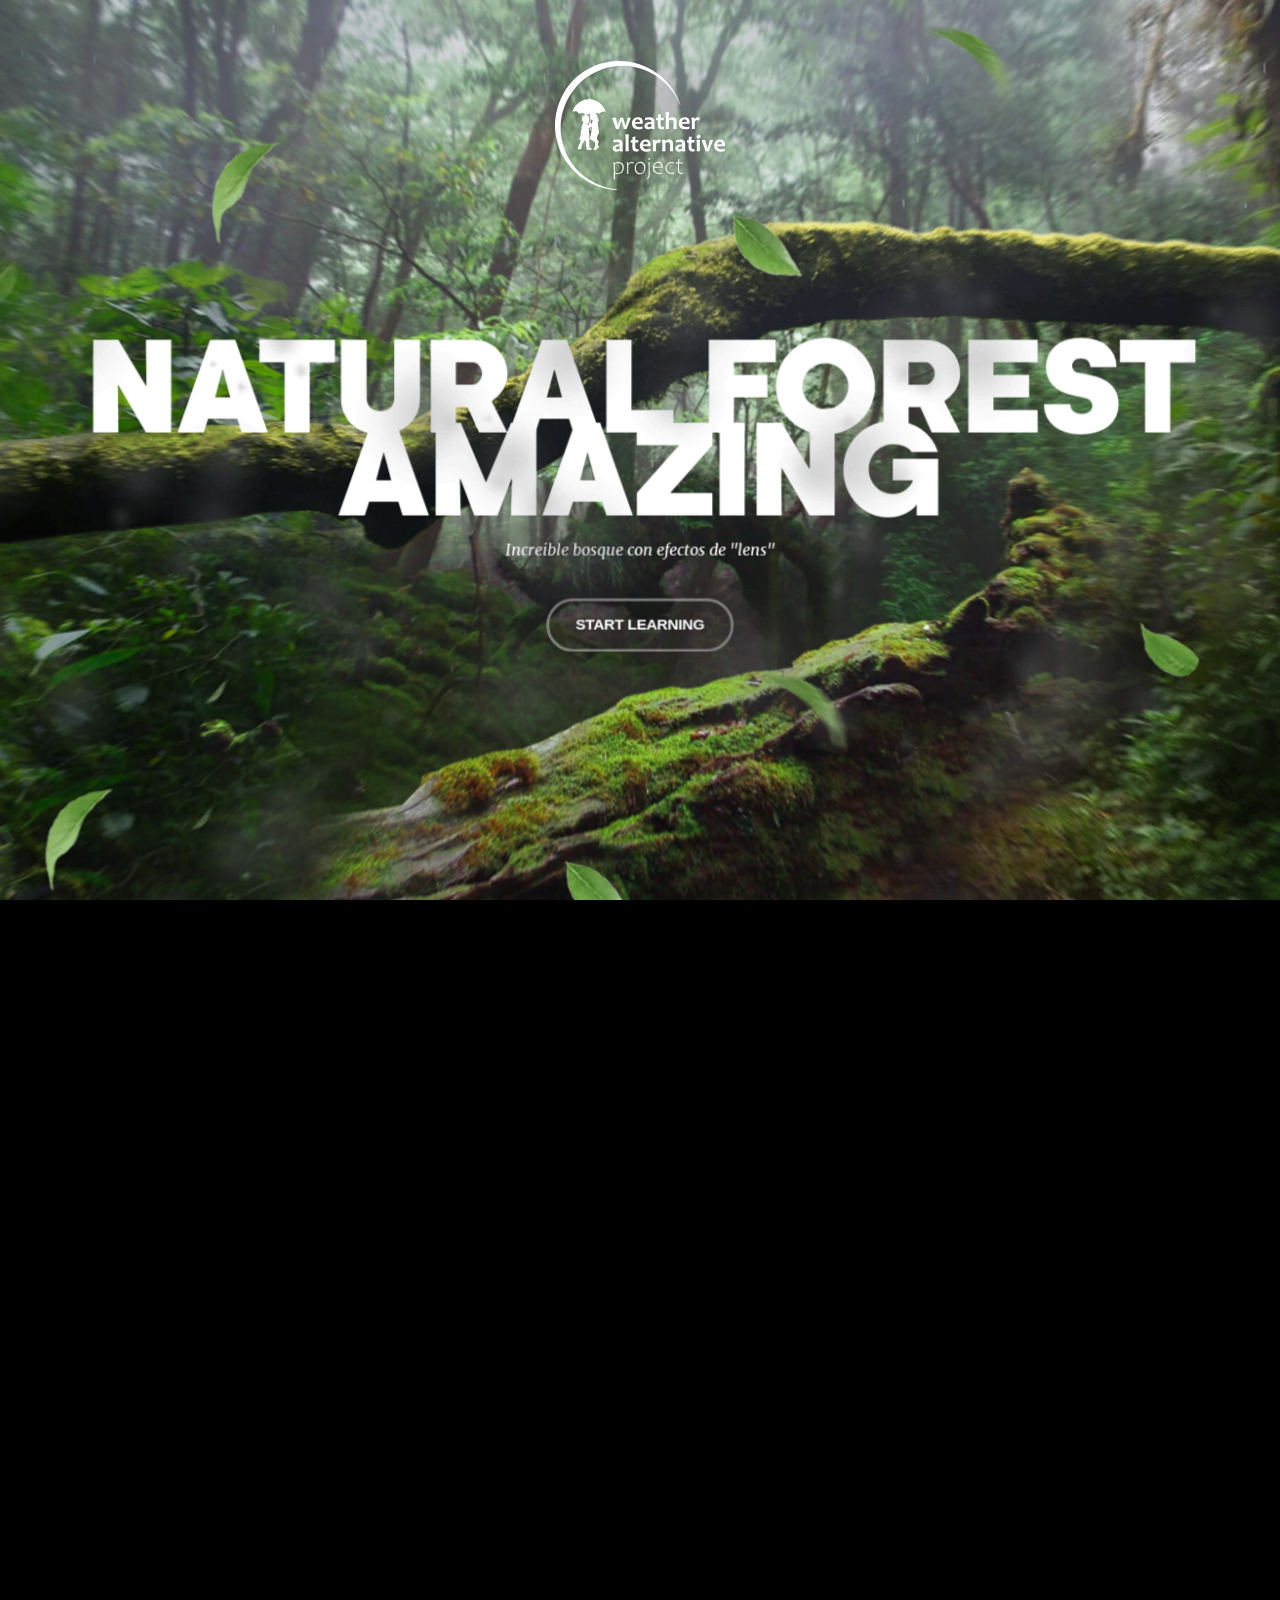
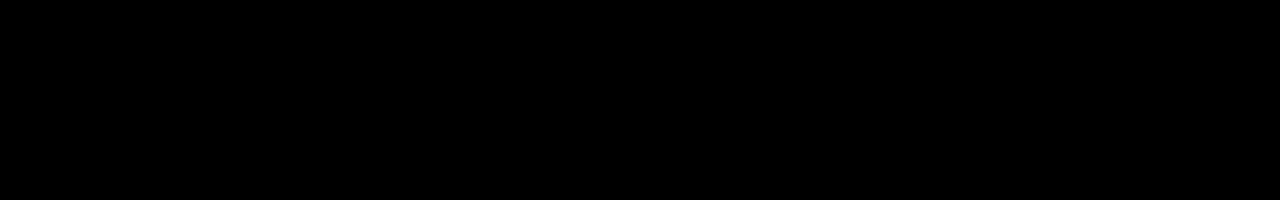
==== index.html @ f911cf74 "Agregando proyeto a Github Web" ====
<!DOCTYPE html>
<html lang="en">
<head>
  <meta charset="UTF-8">
  <meta name="viewport" content="width=device-width, initial-scale=1.0">
  <title>Document</title>
  <link rel="stylesheet" href="css/main.css">
  <script src="js/app.js" defer></script>
  <script src="libs/rain.js" defer></script>
</head>
<body>
  <div class="logo" style="background-image: url(img/logo.svg);"></div>
  <section class="layers">
    <div class="layers__container">
      <div class="layers__item layer-1" style="background-image: url(img/layer-1.jpg);"></div>
      <div class="layers__item layer-2" style="background-image: url(img/layer-2.png);"></div>
      <div class="layers__item layer-3">
        <div class="hero-content">
          <h1>Natural Forest <span> Amazing </span></h1>
          <div class="hero-content__p">Increible bosque con efectos de "lens"</div>
          <button href="" class="button-start">Start Learning</button>
        </div>
      </div>
      <div class="layers__item layer-4">
        <canvas class="rain"></canvas>
      </div>
      <div class="layers__item layer-5" style="background-image: url(img/layer-5.png);"></div>
      <div class="layers__item layer-6" style="background-image: url(img/layer-6.png);"></div>
    </div>
  </section>

  <div style="height: 100vh;"></div>

</body>
</html>
---- css/main.css ----
* {
  margin: 0;
  padding: 0;
  box-sizing: border-box;
}

:root {
  --index: calc(1vw + 1vh);
  --transition: 1s cubic-bezier(.05, .50, 0, 1);

}

@font-face {
  font-family: kamerik-3d;
  src: url(../fonts/kamerik205-heavy.woff2);
  font-weight: 900;
}

@font-face {
  font-family: merriweather-italic-3d;
  src: url(../fonts/merriweather-regular-italic.woff2);

}

body {
  background-color: #000;
  color: #fff;
  font-family: kamerik-3d;
  overflow: hidden;
}

.logo {
  --logo-size: calc(var(--index) * 7.8);
  width: var(--logo-size); 
  height: var(--logo-size);
  background-repeat: no-repeat;
  position: absolute;
  left: calc(50% - calc(var(--logo-size) / 2));
  top: calc(var(--index) * 2.8);
  z-index: 1;
}

.layers {
  perspective: 1000px;
  overflow: hidden;
}

.layers__container {
  height: 100vh;
  min-height: 500px;
  transform-style: preserve-3d;
  transform: rotateX(var(--move-y)) rotateY(var(--move-x));
  will-change: transform;
  transition: transform  var(--transition);
}

.layers__item {
  position: absolute;
  inset: -5vw;
  background-size: cover;
  background-position: center;
  display: flex;
  align-items: center;
  justify-content: center;
}

.layer-1 {
  transform: translateZ(-55px) scale(1.06);
}

.layer-2 {
  transform: translateZ(80px) scale(.88);
}

.layer-3 {
  transform: translateZ(180px) scale(.8);
}

.layer-4 {
  transform: translateZ(190px) scale(.9);
}

.layer-5 {
  transform: translateZ(300px) scale(.9);
}

.layer-6 {
  transform: translateZ(380px) ;
}

.hero-content { 
  font-size: calc(var(--index) * 2.9);
  text-align: center;
  text-transform: uppercase;
  letter-spacing: calc(var(--index) * -.15);
  line-height: 1.35em;
  margin-top: calc(var(--index) * 5.5);

}

.hero-content span {
  display: block;
}

.hero-content__p {
  text-transform: none;
  font-family: merriweather-italic-3d;
  letter-spacing: normal;
  font-size: calc(var(--index) * .73);
  line-height: 3;
}

.button-start {
  font-family: Arial;
  font-weight: 600;
  text-transform: uppercase;
  font-size: calc(var(--index) * .71);
  letter-spacing: -.02vw;
  padding: calc(var(--index) * .7) calc(var(--index) * 1.25);
  background-color: transparent;
  color: #fff;
  border-radius: 10em;
  border: rgb(255 255 255 / .4) 3px solid;
  outline: none;
  cursor: pointer;
}

.layer-4, .layer-6 {
  pointer-events: none;

}
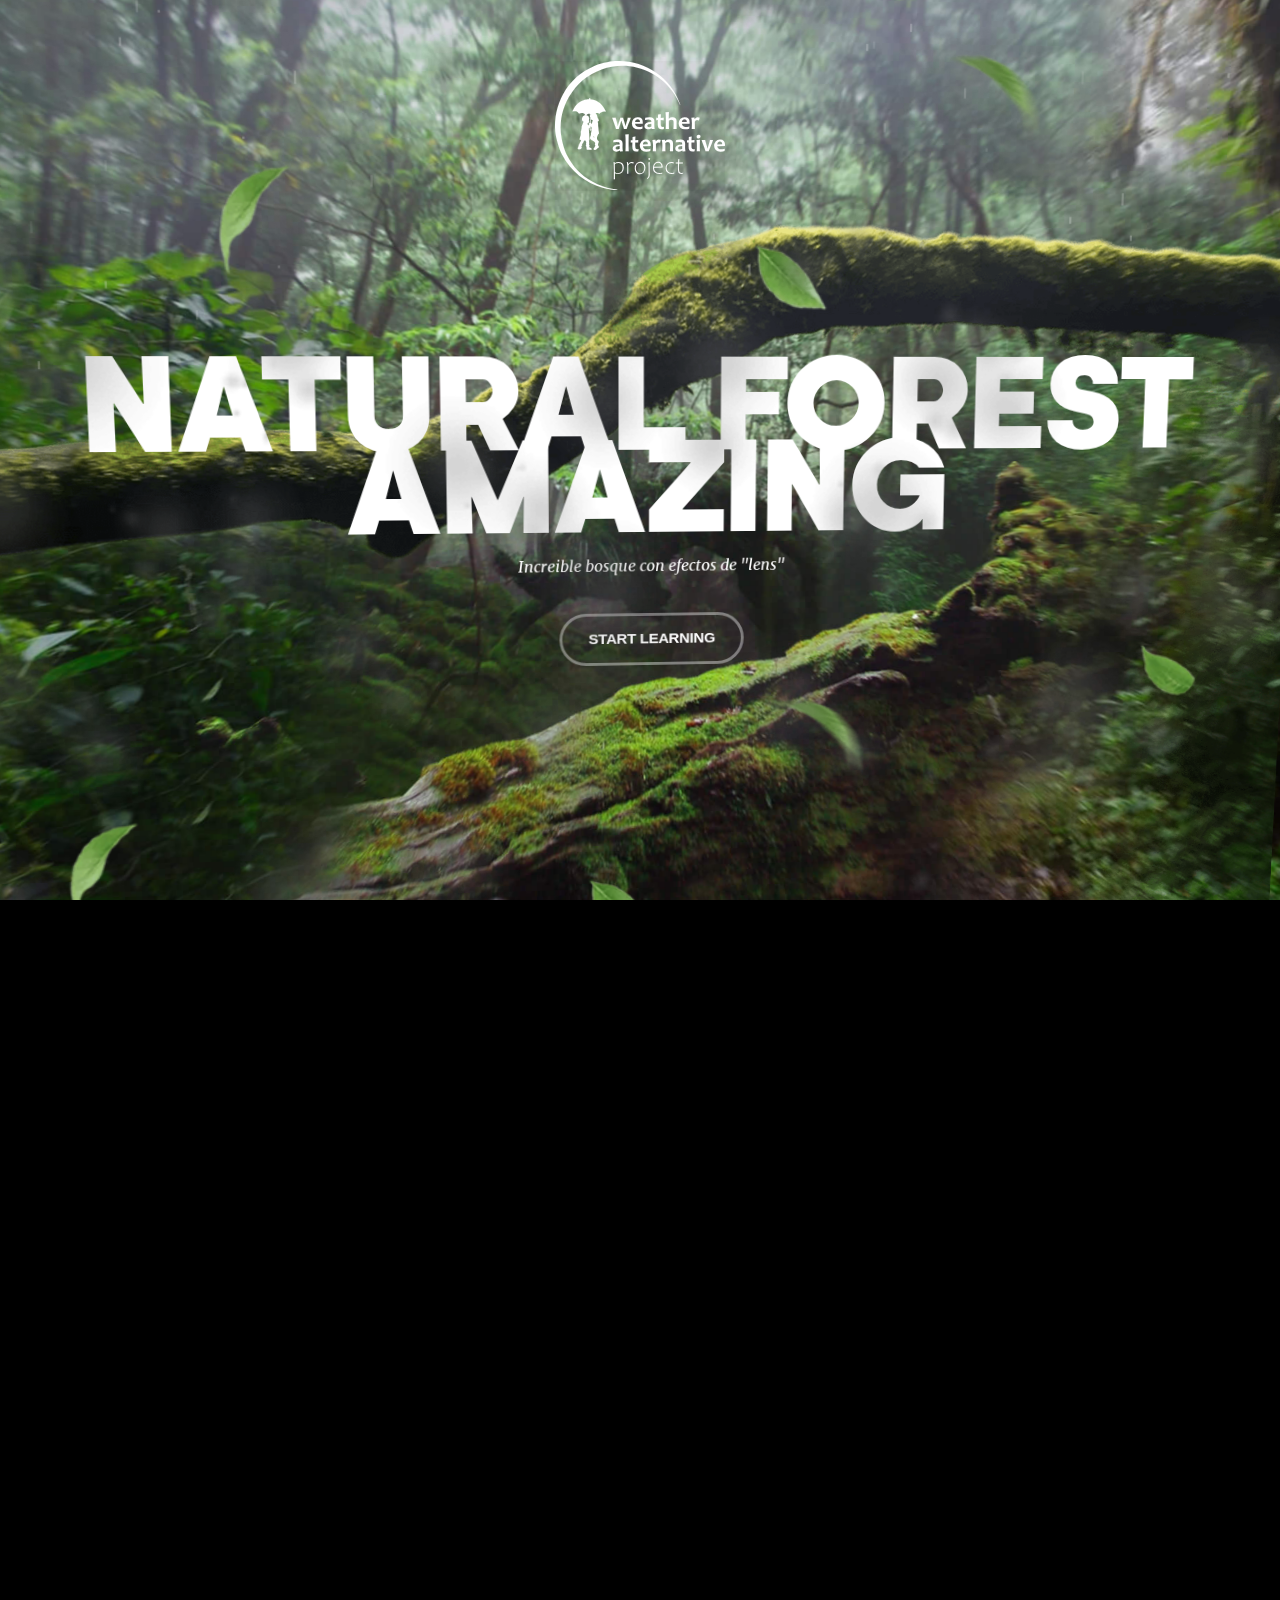
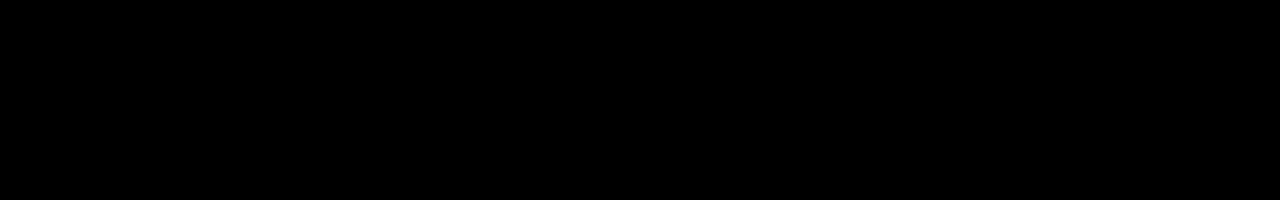
==== commit 25312d17: "Cambiando el titulo por Parallax 3D" ====
--- a/index.html
+++ b/index.html
@@ -3,7 +3,7 @@
 <head>
   <meta charset="UTF-8">
   <meta name="viewport" content="width=device-width, initial-scale=1.0">
-  <title>Document</title>
+  <title>Parallax 3D</title>
   <link rel="stylesheet" href="css/main.css">
   <script src="js/app.js" defer></script>
   <script src="libs/rain.js" defer></script>
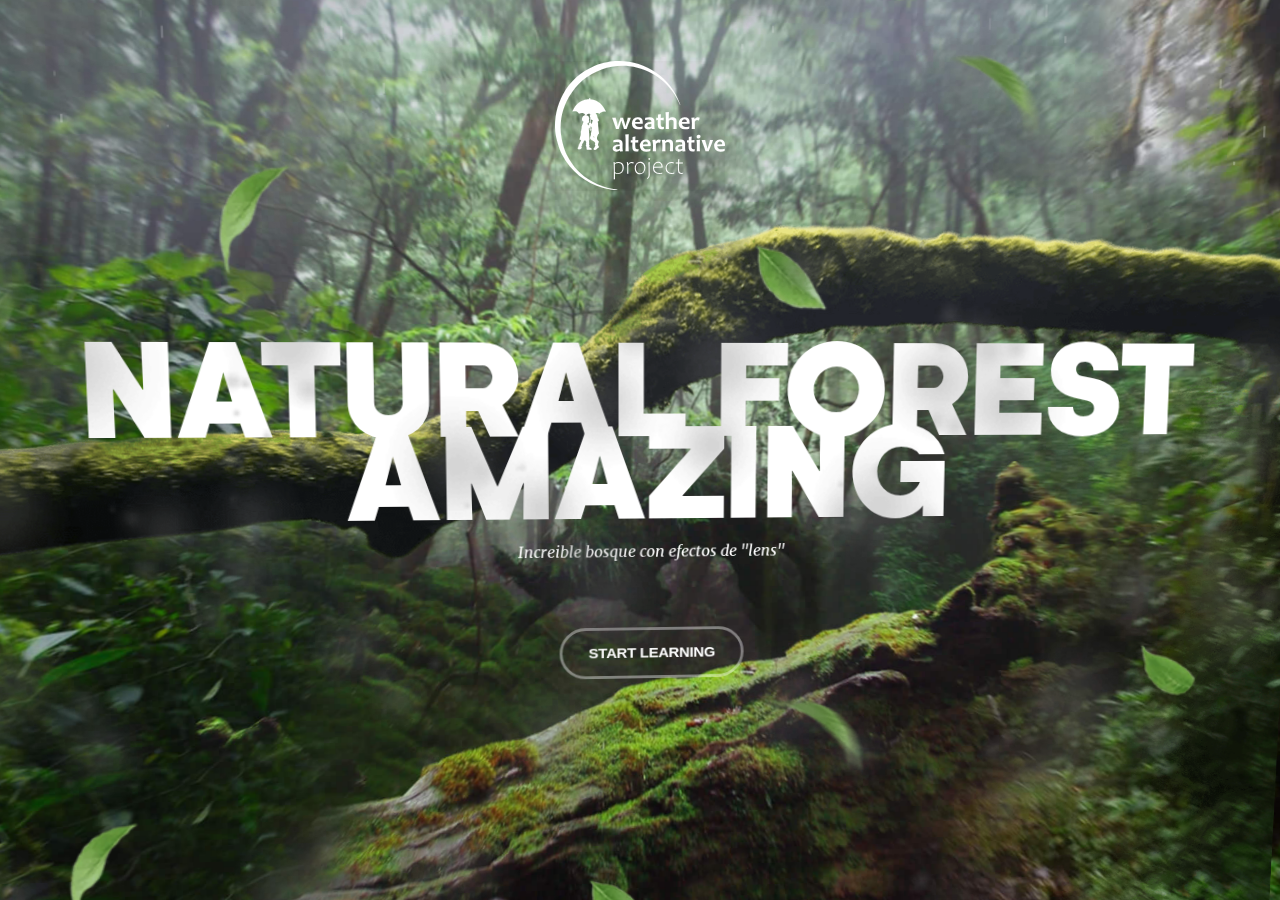
==== commit 42f8a359: "Agregando accion al boton" ====
--- a/index.html
+++ b/index.html
@@ -18,7 +18,10 @@
         <div class="hero-content">
           <h1>Natural Forest <span> Amazing </span></h1>
           <div class="hero-content__p">Increible bosque con efectos de "lens"</div>
-          <button href="" class="button-start">Start Learning</button>
+          <a href="keloke.html">
+            <button class="button-start">Start Learning</button> 
+          </a>
+            
         </div>
       </div>
       <div class="layers__item layer-4">
@@ -29,7 +32,5 @@
     </div>
   </section>
 
-  <div style="height: 100vh;"></div>
-
 </body>
 </html>--- a/css/main.css
+++ b/css/main.css
@@ -26,7 +26,7 @@
   background-color: #000;
   color: #fff;
   font-family: kamerik-3d;
-  overflow: hidden;
+ 
 }
 
 .logo {
@@ -114,18 +114,19 @@
   font-family: Arial;
   font-weight: 600;
   text-transform: uppercase;
-  font-size: calc(var(--index) * .71);
+  font-size: calc(var(--index)* .71);
   letter-spacing: -.02vw;
-  padding: calc(var(--index) * .7) calc(var(--index) * 1.25);
+  padding: calc(var(--index)* .7) calc(var(--index)* 1.25);
   background-color: transparent;
   color: #fff;
   border-radius: 10em;
   border: rgb(255 255 255 / .4) 3px solid;
   outline: none;
   cursor: pointer;
-}
+  margin-top: calc(var(--index)* 2.5);
+} 
 
-.layer-4, .layer-6 {
+.layer-4,.layer-5, .layer-6 {
   pointer-events: none;
 
 }